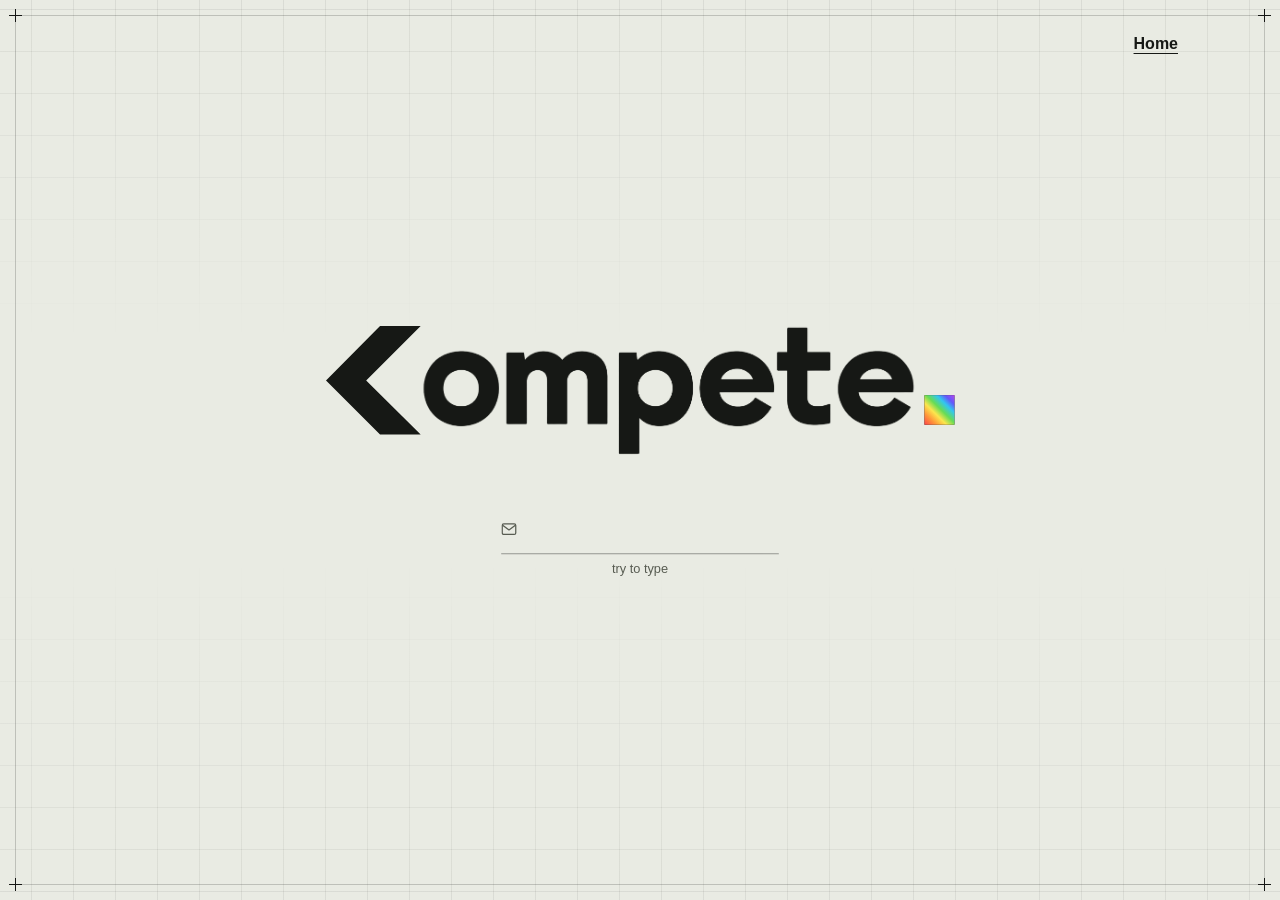
==== login.html @ 01e72778 "Add COMPETE homepage and separate login" ====
<!doctype html>
<html lang="it">
<head>
<meta charset="utf-8">
<meta name="viewport" content="width=device-width, initial-scale=1">
<meta name="theme-color" content="#e9ebe3">
<meta name="description" content="COMPETE">
<title>Login | COMPETE</title>
<link rel="stylesheet" href="compete.css">
</head>
<body>
<div class="background" aria-hidden="true"><i class="cross tl" aria-hidden="true"></i><i class="cross tr" aria-hidden="true"></i><i class="cross bl" aria-hidden="true"></i><i class="cross br" aria-hidden="true"></i></div>
<canvas class="glow" aria-hidden="true"></canvas>
<main class="shell" aria-label="COMPETE">
<div class="landing">
<a class="page-link" href="./">Home</a>
<div class="stage">
<button type="button" class="replay" aria-label="Rivedi l’animazione del logo" disabled>
<svg class="logo" viewBox="0 75 1600 415" role="img" aria-label="Logo COMPETE">
<defs><clipPath id="reveal"><rect id="window" x="329" y="145" width="1067" height="282"/></clipPath>
<linearGradient id="rainbow" class="animated-spectrum" x1="0%" y1="100%" x2="100%" y2="0%">
<stop offset="0%" stop-color="#fc4449"/>
<stop offset="20%" stop-color="#ff9839"/>
<stop offset="37%" stop-color="#fce64d"/>
<stop offset="53%" stop-color="#67dc54"/>
<stop offset="70%" stop-color="#32c7ef"/>
<stop offset="84%" stop-color="#6358fa"/>
<stop offset="100%" stop-color="#b348ee"/>
</linearGradient></defs>
<polygon id="left" points="120,264 237,146 325,146 207,264 325,381 237,381"/>
<image href="wordmark.png" x="329" y="146" width="1067" height="279" clip-path="url(#reveal)"/>
<polygon id="right" points="1416,296 1481,296 1481,328 1481,360 1416,360 1416,328"/>
<polygon id="rainbow-dot" fill="url(#rainbow)" points="1416,296 1481,296 1481,328 1481,360 1416,360 1416,328"/>
</svg>
</button>
</div>
<div class="login" role="group" aria-label="Accesso dimostrativo">
<label class="email-field">
<svg viewBox="0 0 24 24" aria-hidden="true"><rect x="3" y="5" width="18" height="14" rx="2"/><path d="m4 7 8 6 8-6"/></svg>
<input type="email" aria-label="E-mail" aria-describedby="email-hint" inputmode="email" autocomplete="off" autocapitalize="none" spellcheck="false">
</label>
<p id="email-hint" class="email-hint" lang="en">try to type</p>
</div>
</div>
</main>
<script src="compete.js" defer></script>
</body>
</html>
---- compete.css ----
:root{color-scheme:light;--paper:#e9ebe3;--ink:#161815;--line:#16181533;--frame-inset:15px}
*{box-sizing:border-box}
body{margin:0;background:var(--paper);color:var(--ink);font-family:Arial,Helvetica,sans-serif;-webkit-font-smoothing:antialiased}
.shell{position:relative}
.landing{position:relative;display:grid;align-content:center;width:min(calc(100% - 3rem),1100px);min-height:100svh;margin:auto;padding:24px 0 76px}
.stage{display:grid;place-items:center;min-height:clamp(104px,23vw,215px)}
.glow{position:fixed;inset:0;width:100%;height:100%;pointer-events:none}
.background{position:fixed;inset:0;pointer-events:none}
.background::before,.background::after{content:"";position:absolute;inset:0;pointer-events:none}
.background::before{background:linear-gradient(90deg,#16181512 1px,transparent 1px) center/42px 42px,linear-gradient(#16181512 1px,transparent 1px) center/42px 42px;mask-image:linear-gradient(180deg,#000,transparent 38%,transparent 62%,#000)}
.background::after{inset:var(--frame-inset);border:1px solid var(--line)}
.cross{position:absolute;width:13px;height:13px;background:linear-gradient(currentColor,currentColor) center/13px 1px no-repeat,linear-gradient(currentColor,currentColor) center/1px 13px no-repeat}
.tl{top:calc(var(--frame-inset) - 6px);left:calc(var(--frame-inset) - 6px)}.tr{top:calc(var(--frame-inset) - 6px);right:calc(var(--frame-inset) - 6px)}.bl{bottom:calc(var(--frame-inset) - 6px);left:calc(var(--frame-inset) - 6px)}.br{bottom:calc(var(--frame-inset) - 6px);right:calc(var(--frame-inset) - 6px)}
.replay{display:block;width:min(100%,900px);appearance:none;background:none;border:0;padding:0;color:inherit;cursor:pointer;touch-action:manipulation}
.replay:disabled{cursor:default}
.logo{display:block;width:100%;overflow:visible;fill:currentColor;pointer-events:none}
.login{width:min(100%,280px);margin:0 auto}
.login[inert]{pointer-events:none}
.email-field:focus-within{border-color:var(--ink)}
.login input{min-height:48px;border:0;background:none;color:var(--ink);font:inherit}
.email-field{display:flex;align-items:center;gap:9px;min-width:0;border-bottom:1px solid #16181566;transition:border-color 180ms ease}
.email-hint{margin:7px 0 0;color:#575b51;text-align:center;font-size:.8rem}
.email-field svg{width:18px;height:18px;flex:none;fill:none;stroke:#575b51;stroke-width:1.65;stroke-linecap:round;stroke-linejoin:round}
.login input{flex:1;min-width:0;padding:0 2px;outline:0}
button:focus-visible{outline:2px solid var(--ink);outline-offset:4px}
.scroll-hint{position:fixed;z-index:2;pointer-events:none;left:50%;bottom:max(24px,calc(env(safe-area-inset-bottom) + 12px));translate:-50% 0;display:flex;align-items:center;gap:8px;margin:0;color:var(--ink);font-size:.875rem;font-weight:600;white-space:nowrap}
.scroll-hint svg{width:19px;height:19px;fill:none;stroke:currentColor;stroke-width:1.6;stroke-linecap:round;stroke-linejoin:round}
.story{display:grid;grid-template-columns:minmax(0,1fr) auto minmax(0,1fr);align-items:center;align-content:center;column-gap:clamp(8px,3vw,42px);min-height:100svh;padding:34px clamp(22px,7vw,110px);overflow:hidden;perspective:1000px}
.story-half{display:grid;justify-items:center;align-content:start;gap:clamp(14px,3svh,36px);min-width:0;perspective:740px}
.story-half--rainbow{position:relative;isolation:isolate}
.story-halo{position:absolute;z-index:-1;left:calc(50% + min(24%,62px));top:50%;width:clamp(190px,47vw,580px);height:auto;overflow:visible;transform:translate(-72%,-50%);pointer-events:none;opacity:.84}
.story-mark{display:block;width:min(84%,220px);height:clamp(90px,40svh,420px);overflow:visible;fill:var(--ink);transform-origin:center}
.story-copy{width:clamp(135px,34vw,520px);margin:0;color:var(--ink)}
.story-copy svg{display:block;width:100%;height:auto}
.interlock{display:grid;justify-items:center;align-content:center;min-height:100svh;padding:26px 24px 72px}
.interlock-mark{display:block;width:min(100%,680px,106svh);height:auto;overflow:visible;color:var(--ink)}
.interlock-copy{fill:currentColor;font-size:24px;font-weight:700;letter-spacing:-.45px;text-anchor:middle;pointer-events:none}
@media(prefers-reduced-motion:no-preference){
  .story-halo{transition:opacity 520ms ease-out}
  #halo-particles circle{animation:particle-drift var(--life) linear var(--phase) infinite}
  .story[data-waiting] #halo-particles circle{animation-play-state:paused}
  .story[data-waiting] .story-halo{opacity:0}
  .story[data-waiting] .story-mark,.story[data-waiting] .story-copy{opacity:0}
  .animated-spectrum stop{animation:rainbow-flow 4.9s linear infinite}
  .animated-spectrum stop:nth-child(2){animation-delay:-.7s}
  .animated-spectrum stop:nth-child(3){animation-delay:-1.4s}
  .animated-spectrum stop:nth-child(4){animation-delay:-2.1s}
  .animated-spectrum stop:nth-child(5){animation-delay:-2.8s}
  .animated-spectrum stop:nth-child(6){animation-delay:-3.5s}
  .animated-spectrum stop:nth-child(7){animation-delay:-4.2s}
}
@keyframes particle-drift{
  0%{transform:translate(var(--from-x),var(--from-y));opacity:0}
  19%{opacity:var(--peak)}
  65%{opacity:var(--peak)}
  100%{transform:translate(var(--to-x),var(--to-y));opacity:0}
}
@keyframes rainbow-flow{
  0%,100%{stop-color:#fc4449}
  14.2857%{stop-color:#ff9839}
  28.5714%{stop-color:#fce64d}
  42.8571%{stop-color:#67dc54}
  57.1429%{stop-color:#32c7ef}
  71.4286%{stop-color:#6358fa}
  85.7143%{stop-color:#b348ee}
}
@media(max-width:650px){:root{--frame-inset:12px}}
@media(pointer:coarse){
body.editing .landing{position:fixed;z-index:3;top:var(--keyboard-top);left:0;right:0;height:var(--keyboard-height);min-height:0;padding:8px 0;align-content:center}
body.editing .stage{min-height:0}
body.editing .page-link{visibility:hidden}
body.editing .shell::before{content:"";display:block;height:100svh}
}

.interlock[hidden]{display:none}
.page-link{position:absolute;top:max(22px,env(safe-area-inset-top));right:0;display:grid;place-items:center;min-height:44px;padding:0 12px;color:inherit;font-weight:600;text-underline-offset:.25em}
.page-link:focus-visible{outline:2px solid var(--ink);outline-offset:3px}
.home-hero .stage{min-height:0}
.tagline{margin:0;text-align:center;font-size:clamp(1rem,3vw,1.625rem);font-weight:600;letter-spacing:-.025em;line-height:1.25}
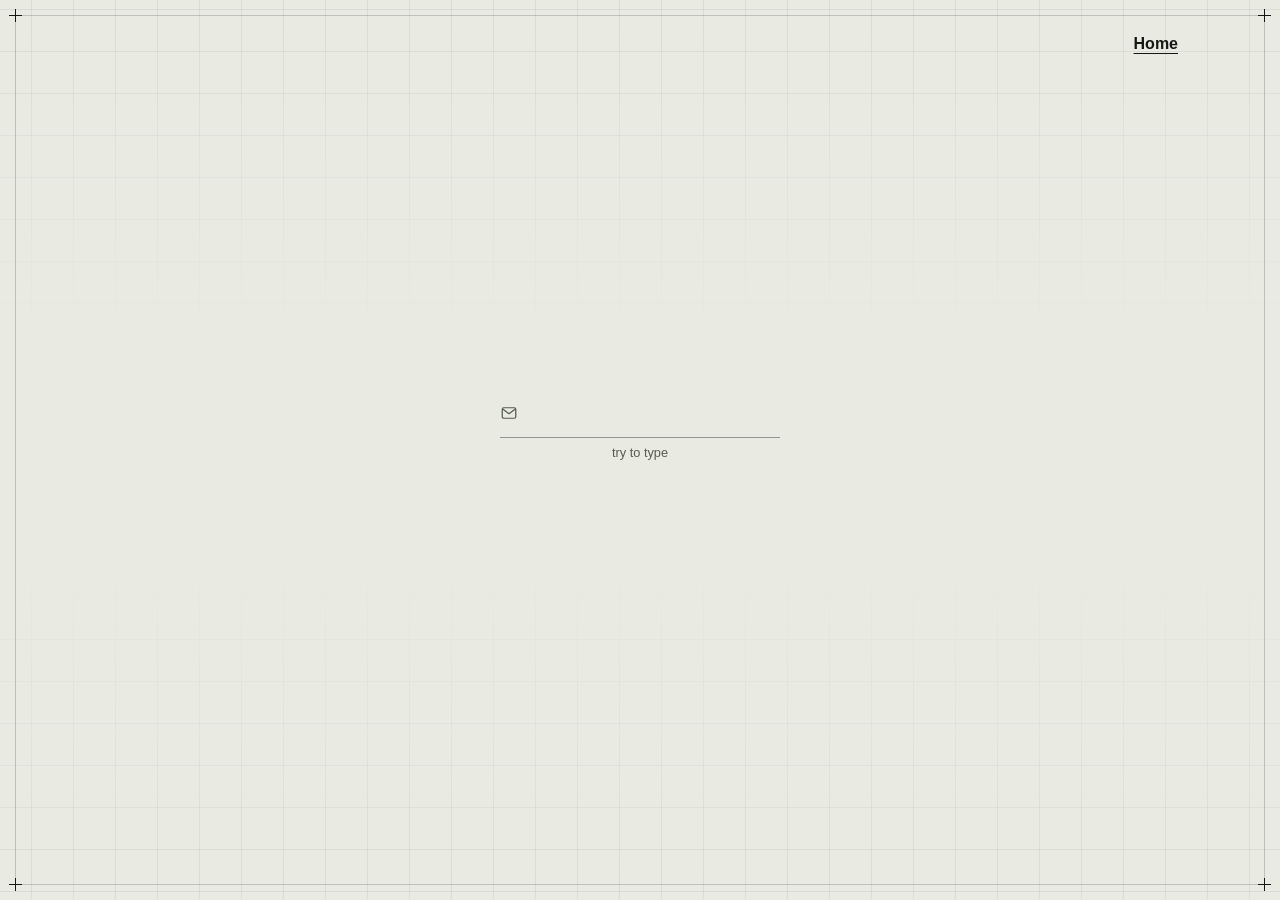
==== commit e1dfee13: "Open login directly without the animated logo" ====
--- a/login.html
+++ b/login.html
@@ -10,30 +10,9 @@
 </head>
 <body>
 <div class="background" aria-hidden="true"><i class="cross tl" aria-hidden="true"></i><i class="cross tr" aria-hidden="true"></i><i class="cross bl" aria-hidden="true"></i><i class="cross br" aria-hidden="true"></i></div>
-<canvas class="glow" aria-hidden="true"></canvas>
 <main class="shell" aria-label="COMPETE">
 <div class="landing">
 <a class="page-link" href="./">Home</a>
-<div class="stage">
-<button type="button" class="replay" aria-label="Rivedi l’animazione del logo" disabled>
-<svg class="logo" viewBox="0 75 1600 415" role="img" aria-label="Logo COMPETE">
-<defs><clipPath id="reveal"><rect id="window" x="329" y="145" width="1067" height="282"/></clipPath>
-<linearGradient id="rainbow" class="animated-spectrum" x1="0%" y1="100%" x2="100%" y2="0%">
-<stop offset="0%" stop-color="#fc4449"/>
-<stop offset="20%" stop-color="#ff9839"/>
-<stop offset="37%" stop-color="#fce64d"/>
-<stop offset="53%" stop-color="#67dc54"/>
-<stop offset="70%" stop-color="#32c7ef"/>
-<stop offset="84%" stop-color="#6358fa"/>
-<stop offset="100%" stop-color="#b348ee"/>
-</linearGradient></defs>
-<polygon id="left" points="120,264 237,146 325,146 207,264 325,381 237,381"/>
-<image href="wordmark.png" x="329" y="146" width="1067" height="279" clip-path="url(#reveal)"/>
-<polygon id="right" points="1416,296 1481,296 1481,328 1481,360 1416,360 1416,328"/>
-<polygon id="rainbow-dot" fill="url(#rainbow)" points="1416,296 1481,296 1481,328 1481,360 1416,360 1416,328"/>
-</svg>
-</button>
-</div>
 <div class="login" role="group" aria-label="Accesso dimostrativo">
 <label class="email-field">
 <svg viewBox="0 0 24 24" aria-hidden="true"><rect x="3" y="5" width="18" height="14" rx="2"/><path d="m4 7 8 6 8-6"/></svg>
@@ -43,6 +22,5 @@
 </div>
 </div>
 </main>
-<script src="compete.js" defer></script>
 </body>
 </html>
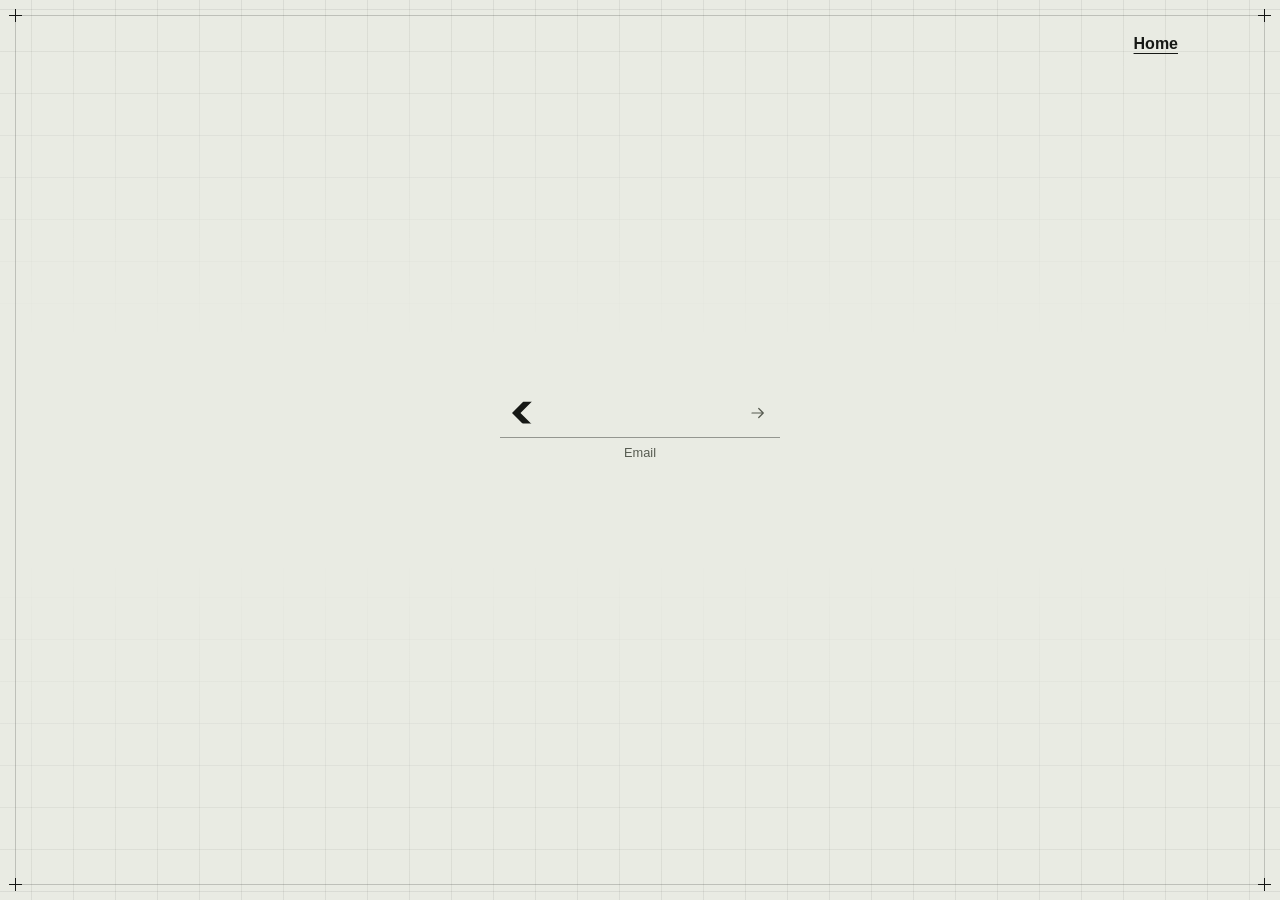
==== commit b82c1757: "Add two-step demo login and restore the Compete impact wave" ====
--- a/login.html
+++ b/login.html
@@ -7,20 +7,139 @@
 <meta name="description" content="COMPETE">
 <title>Login | COMPETE</title>
 <link rel="stylesheet" href="compete.css">
+<style>
+.entry-logo,.entry-rule{display:none;pointer-events:none;position:fixed;z-index:1}
+.entering .entry-logo,.entering .entry-rule{display:block}
+.entry-rule{height:1px;background:#16181566;transform-origin:0 50%}
+.entering .email-field{border-bottom-color:transparent}
+.entering .entry-logo{overflow:visible}
+
+.login .email-field{position:relative;height:50px;padding-inline:44px}
+.email-field .field-mark{position:absolute;top:50%;transform:translateY(-50%);width:calc(20px + var(--join,0)*20px);height:auto;pointer-events:none;fill:currentColor;stroke:none}
+.email-field .mark-left{left:calc(12px + var(--join,0)*(50% - 53px))}
+.email-field .mark-right{right:calc(12px + var(--join,0)*(50% - 53px));opacity:0}
+.send-step{position:absolute;right:0;top:0;width:44px;height:100%;display:grid;place-items:center;border:0;background:transparent;color:inherit;cursor:pointer;padding:0}
+.send-step:focus-visible{outline:2px solid currentColor;outline-offset:-2px}
+.login[data-preview] .mark-right,.login[data-step="password"] .mark-right,.login[data-step="done"] .mark-right{opacity:1}
+.login[data-preview] .send-step svg,.login[data-step="password"] .send-step svg{opacity:0}
+.login[data-step="done"] .email-field{border-color:transparent}
+.login[data-step="done"] .email-hint{visibility:hidden}
+.sr-only{position:absolute;width:1px;height:1px;overflow:hidden;clip-path:inset(50%);white-space:nowrap}
+.login [hidden]{display:none}
+@media(prefers-reduced-motion:no-preference){.mark-right,.send-step svg{transition:opacity 160ms ease-out}}
+</style>
+<script>
+let loginOrigin;
+try {
+  const entry = JSON.parse(sessionStorage.getItem('compete-login-entry'));
+  sessionStorage.removeItem('compete-login-entry');
+  if (entry && Date.now()-entry.time < 15000 && entry.width > 0 &&
+      !matchMedia('(prefers-reduced-motion: reduce)').matches && Element.prototype.animate) {
+    loginOrigin = entry;
+    document.documentElement.classList.add('entering');
+  }
+} catch {}
+</script>
 </head>
 <body>
 <div class="background" aria-hidden="true"><i class="cross tl" aria-hidden="true"></i><i class="cross tr" aria-hidden="true"></i><i class="cross bl" aria-hidden="true"></i><i class="cross br" aria-hidden="true"></i></div>
+<canvas class="glow" aria-hidden="true"></canvas>
 <main class="shell" aria-label="COMPETE">
 <div class="landing">
 <a class="page-link" href="./">Home</a>
-<div class="login" role="group" aria-label="Accesso dimostrativo">
-<label class="email-field">
-<svg viewBox="0 0 24 24" aria-hidden="true"><rect x="3" y="5" width="18" height="14" rx="2"/><path d="m4 7 8 6 8-6"/></svg>
-<input type="email" aria-label="E-mail" aria-describedby="email-hint" inputmode="email" autocomplete="off" autocapitalize="none" spellcheck="false">
-</label>
-<p id="email-hint" class="email-hint" lang="en">try to type</p>
+<form class="login" data-step="email" novalidate aria-label="Accesso dimostrativo" autocomplete="off">
+<div class="email-field">
+<svg class="field-mark mark-left" viewBox="0 0 205 235" aria-hidden="true"><path d="M0 118 117 0h88L87 118l118 117h-88Z"/></svg>
+<input id="demo-email" type="text" inputmode="email" enterkeyhint="next" autocapitalize="none" autocomplete="off" spellcheck="false" aria-labelledby="step-label">
+<input id="demo-password" type="password" enterkeyhint="go" autocomplete="off" aria-labelledby="step-label" hidden disabled>
+<svg class="field-mark mark-right" viewBox="0 0 205 235" aria-hidden="true"><defs><linearGradient class="animated-spectrum" id="field-spectrum" x1="0%" y1="100%" x2="100%" y2="0%">
+<stop offset="0%" stop-color="#fc4449"/>
+<stop offset="20%" stop-color="#ff9839"/>
+<stop offset="37%" stop-color="#fce64d"/>
+<stop offset="53%" stop-color="#67dc54"/>
+<stop offset="70%" stop-color="#32c7ef"/>
+<stop offset="84%" stop-color="#6358fa"/>
+<stop offset="100%" stop-color="#b348ee"/>
+</linearGradient></defs><path fill="url(#field-spectrum)" d="M0 0h88l117 118-117 117H0l118-117Z"/></svg>
+<button class="send-step" type="submit" aria-label="Continua"><svg viewBox="0 0 24 24" aria-hidden="true"><path d="M4 12h15m-6-6 6 6-6 6"/></svg></button>
 </div>
+<p id="step-label" class="email-hint" lang="en">Email</p>
+<span class="sr-only" role="status" aria-live="polite"></span>
+</form>
 </div>
 </main>
+<template id="entry-art"><svg class="logo entry-logo" viewBox="120 146 1361 280" aria-hidden="true">
+<defs>
+<linearGradient class="animated-spectrum" id="rainbow" x1="0%" y1="100%" x2="100%" y2="0%">
+<stop offset="0%" stop-color="#fc4449"/>
+<stop offset="20%" stop-color="#ff9839"/>
+<stop offset="37%" stop-color="#fce64d"/>
+<stop offset="53%" stop-color="#67dc54"/>
+<stop offset="70%" stop-color="#32c7ef"/>
+<stop offset="84%" stop-color="#6358fa"/>
+<stop offset="100%" stop-color="#b348ee"/>
+</linearGradient></defs>
+<polygon id="left" points="120,264 237,146 325,146 207,264 325,381 237,381"/>
+<image href="wordmark.png" x="329" y="146" width="1067" height="279"/>
+<polygon id="rainbow-dot" fill="url(#rainbow)" points="1416,296 1481,296 1481,328 1481,360 1416,360 1416,328"/>
+</svg></template>
+<script>
+if (loginOrigin) {
+  const root = document.documentElement;
+  const art = document.querySelector('#entry-art').content.firstElementChild.cloneNode(true);
+  const rule = document.createElement('span');
+  rule.className = 'entry-rule';
+  rule.setAttribute('aria-hidden','true');
+  Object.assign(art.style, {left:loginOrigin.x+'px', top:loginOrigin.y+'px', width:loginOrigin.width+'px'});
+  document.body.append(art, rule);
+  const animations = [];
+  function finish() {
+    root.classList.remove('entering');
+    animations.forEach(animation => animation.cancel());
+    art.remove();
+    rule.remove();
+    window.removeEventListener('pagehide', finish);
+    window.removeEventListener('resize', finish);
+  }
+  function play(element, frames, duration, delay=0) {
+    const animation = element.animate(frames, {duration, delay, fill:'both', easing:'cubic-bezier(.4,0,.2,1)'});
+    animations.push(animation);
+    return animation;
+  }
+  try {
+    const field = document.querySelector('.email-field');
+    const box = field.getBoundingClientRect();
+    const icon = field.querySelector('svg').getBoundingClientRect();
+    const dot = art.querySelector('#rainbow-dot').getBoundingClientRect();
+    const chevron = art.querySelector('#left');
+    const unitsPerPixel = 1361 / art.getBoundingClientRect().width;
+    const word = art.querySelector('image');
+    const mark = art.querySelector('#rainbow-dot');
+    // Collapse the word onto the field chevron, then stretch the square into the input baseline.
+    for (const piece of [chevron,word]) {
+      const r = piece.getBoundingClientRect();
+      const dx = (icon.x+icon.width/2-r.x-r.width/2)*unitsPerPixel;
+      const dy = (icon.y+icon.height/2-r.y-r.height/2)*unitsPerPixel;
+      piece.style.transformBox = 'fill-box';
+      piece.style.transformOrigin = 'center';
+      const scale = piece === chevron ? icon.width/r.width : .08;
+      play(piece,[{transform:'none',opacity:1},{transform:'translate('+dx+'px,'+dy+'px) scale('+scale+')',opacity:0}],piece === chevron ? 640 : 490);
+    }
+    Object.assign(rule.style,{left:box.left+'px',top:(box.bottom-1)+'px',width:box.width+'px'});
+    const dx = dot.left-box.left, dy = dot.top+dot.height/2-(box.bottom-.5);
+    play(rule,[{transform:'translate('+dx+'px,'+dy+'px) scale('+dot.width/box.width+','+dot.height+')',opacity:0},
+      {opacity:.9,offset:.28},{transform:'none',opacity:1}],720);
+    play(mark,[{opacity:1},{opacity:0}],230);
+    play(document.querySelector('.background'),[{clipPath:'inset(48% 44%)',opacity:0},{clipPath:'inset(0% 0%)',opacity:1}],740);
+    for (const el of [field.querySelector('svg'),document.querySelector('.send-step'),document.querySelector('.email-hint'),document.querySelector('.page-link')]) {
+      play(el,[{opacity:0},{opacity:1}],240,470);
+    }
+    window.addEventListener('pagehide',finish,{once:true});
+    window.addEventListener('resize',finish,{once:true});
+    Promise.all(animations.map(animation=>animation.finished)).then(finish,()=>{});
+  } catch { finish(); }
+}
+</script>
+<script src="login-demo.js"></script>
 </body>
 </html>
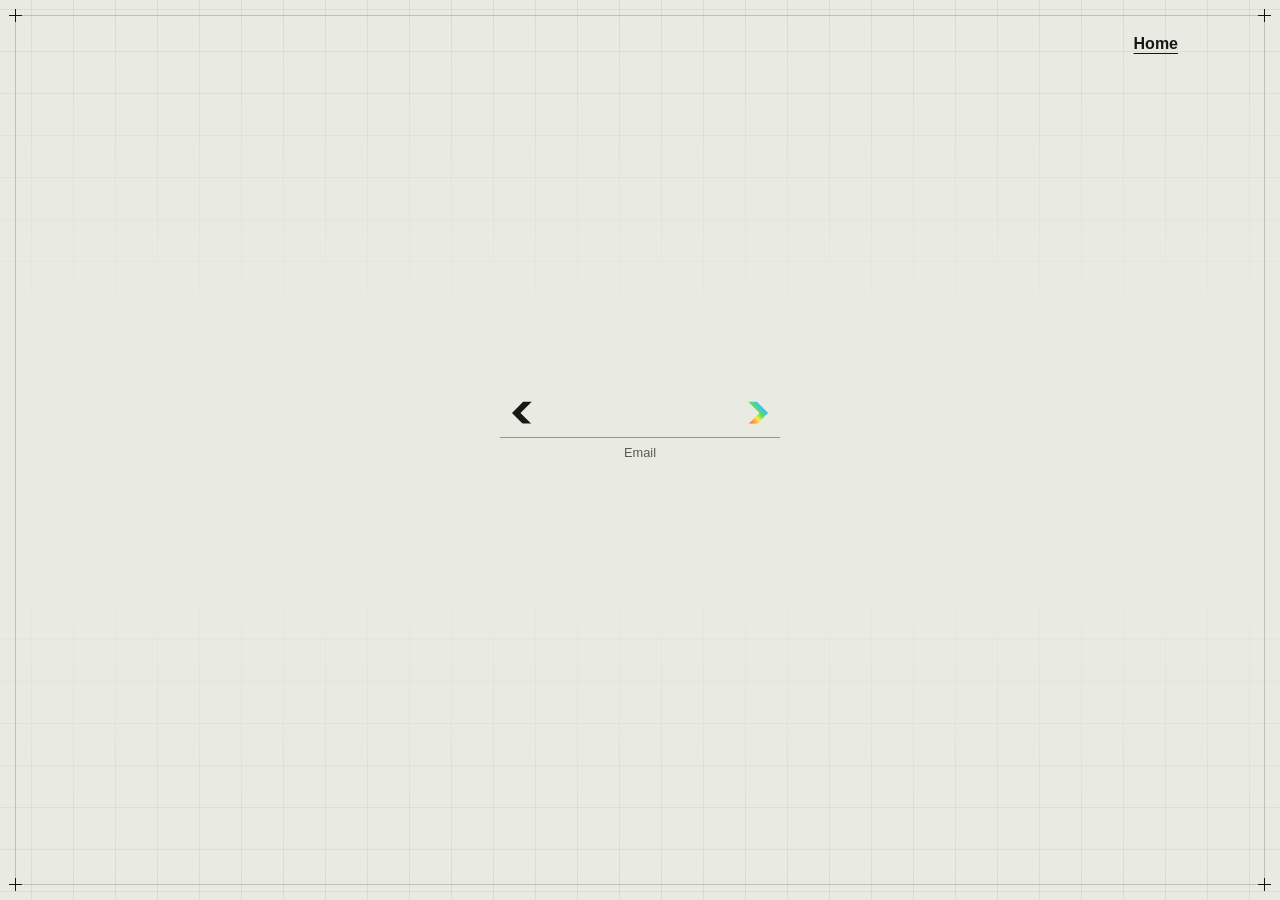
==== commit 479ad782: "Keep the login chevron visible and enable email-step navigation" ====
--- a/login.html
+++ b/login.html
@@ -13,20 +13,21 @@
 .entry-rule{height:1px;background:#16181566;transform-origin:0 50%}
 .entering .email-field{border-bottom-color:transparent}
 .entering .entry-logo{overflow:visible}
+.entering .mark-left{z-index:2}
+.field-home{position:absolute;left:0;top:0;width:44px;height:100%;z-index:3}
+.field-home:focus-visible{outline:2px solid currentColor;outline-offset:-2px}
+.login:not([data-step="email"]) .field-home{display:none}
 
 .login .email-field{position:relative;height:50px;padding-inline:44px}
 .email-field .field-mark{position:absolute;top:50%;transform:translateY(-50%);width:calc(20px + var(--join,0)*20px);height:auto;pointer-events:none;fill:currentColor;stroke:none}
 .email-field .mark-left{left:calc(12px + var(--join,0)*(50% - 53px))}
-.email-field .mark-right{right:calc(12px + var(--join,0)*(50% - 53px));opacity:0}
+.email-field .mark-right{right:calc(12px + var(--join,0)*(50% - 53px))}
 .send-step{position:absolute;right:0;top:0;width:44px;height:100%;display:grid;place-items:center;border:0;background:transparent;color:inherit;cursor:pointer;padding:0}
 .send-step:focus-visible{outline:2px solid currentColor;outline-offset:-2px}
-.login[data-preview] .mark-right,.login[data-step="password"] .mark-right,.login[data-step="done"] .mark-right{opacity:1}
-.login[data-preview] .send-step svg,.login[data-step="password"] .send-step svg{opacity:0}
 .login[data-step="done"] .email-field{border-color:transparent}
 .login[data-step="done"] .email-hint{visibility:hidden}
 .sr-only{position:absolute;width:1px;height:1px;overflow:hidden;clip-path:inset(50%);white-space:nowrap}
 .login [hidden]{display:none}
-@media(prefers-reduced-motion:no-preference){.mark-right,.send-step svg{transition:opacity 160ms ease-out}}
 </style>
 <script>
 let loginOrigin;
@@ -50,6 +51,7 @@
 <form class="login" data-step="email" novalidate aria-label="Accesso dimostrativo" autocomplete="off">
 <div class="email-field">
 <svg class="field-mark mark-left" viewBox="0 0 205 235" aria-hidden="true"><path d="M0 118 117 0h88L87 118l118 117h-88Z"/></svg>
+<a href="./" class="field-home" aria-label="Torna alla homepage"></a>
 <input id="demo-email" type="text" inputmode="email" enterkeyhint="next" autocapitalize="none" autocomplete="off" spellcheck="false" aria-labelledby="step-label">
 <input id="demo-password" type="password" enterkeyhint="go" autocomplete="off" aria-labelledby="step-label" hidden disabled>
 <svg class="field-mark mark-right" viewBox="0 0 205 235" aria-hidden="true"><defs><linearGradient class="animated-spectrum" id="field-spectrum" x1="0%" y1="100%" x2="100%" y2="0%">
@@ -61,7 +63,7 @@
 <stop offset="84%" stop-color="#6358fa"/>
 <stop offset="100%" stop-color="#b348ee"/>
 </linearGradient></defs><path fill="url(#field-spectrum)" d="M0 0h88l117 118-117 117H0l118-117Z"/></svg>
-<button class="send-step" type="submit" aria-label="Continua"><svg viewBox="0 0 24 24" aria-hidden="true"><path d="M4 12h15m-6-6 6 6-6 6"/></svg></button>
+<button class="send-step" type="submit" aria-label="Continua"></button>
 </div>
 <p id="step-label" class="email-hint" lang="en">Email</p>
 <span class="sr-only" role="status" aria-live="polite"></span>
@@ -99,7 +101,6 @@
     art.remove();
     rule.remove();
     window.removeEventListener('pagehide', finish);
-    window.removeEventListener('resize', finish);
   }
   function play(element, frames, duration, delay=0) {
     const animation = element.animate(frames, {duration, delay, fill:'both', easing:'cubic-bezier(.4,0,.2,1)'});
@@ -109,33 +110,39 @@
   try {
     const field = document.querySelector('.email-field');
     const box = field.getBoundingClientRect();
-    const icon = field.querySelector('svg').getBoundingClientRect();
+    const fieldChevron = field.querySelector('.mark-left');
+    const icon = fieldChevron.getBoundingClientRect();
     const dot = art.querySelector('#rainbow-dot').getBoundingClientRect();
     const chevron = art.querySelector('#left');
     const unitsPerPixel = 1361 / art.getBoundingClientRect().width;
     const word = art.querySelector('image');
     const mark = art.querySelector('#rainbow-dot');
-    // Collapse the word onto the field chevron, then stretch the square into the input baseline.
-    for (const piece of [chevron,word]) {
-      const r = piece.getBoundingClientRect();
-      const dx = (icon.x+icon.width/2-r.x-r.width/2)*unitsPerPixel;
-      const dy = (icon.y+icon.height/2-r.y-r.height/2)*unitsPerPixel;
-      piece.style.transformBox = 'fill-box';
-      piece.style.transformOrigin = 'center';
-      const scale = piece === chevron ? icon.width/r.width : .08;
-      play(piece,[{transform:'none',opacity:1},{transform:'translate('+dx+'px,'+dy+'px) scale('+scale+')',opacity:0}],piece === chevron ? 640 : 490);
-    }
+    // Move the actual field glyph from the logo's position, keeping its fill solid.
+    const from = chevron.getBoundingClientRect();
+    const dxIcon = from.left + from.width/2 - icon.left - icon.width/2;
+    const dyIcon = from.top + from.height/2 - icon.top - icon.height/2;
+    chevron.remove();
+    play(fieldChevron, [
+      {transform:'translateY(-50%) translate('+dxIcon+'px,'+dyIcon+'px) scale('+from.width/icon.width+')'},
+      {transform:'translateY(-50%)'}
+    ], 680);
+
+    const r = word.getBoundingClientRect();
+    const wordX = (icon.left + icon.width/2 - r.left - r.width/2) * unitsPerPixel;
+    const wordY = (icon.top + icon.height/2 - r.top - r.height/2) * unitsPerPixel;
+    word.style.transformBox = 'fill-box';
+    word.style.transformOrigin = 'center';
+    play(word,[{transform:'none',opacity:1},{transform:'translate('+wordX+'px,'+wordY+'px) scale(.08)',opacity:0}],490);
     Object.assign(rule.style,{left:box.left+'px',top:(box.bottom-1)+'px',width:box.width+'px'});
     const dx = dot.left-box.left, dy = dot.top+dot.height/2-(box.bottom-.5);
     play(rule,[{transform:'translate('+dx+'px,'+dy+'px) scale('+dot.width/box.width+','+dot.height+')',opacity:0},
       {opacity:.9,offset:.28},{transform:'none',opacity:1}],720);
     play(mark,[{opacity:1},{opacity:0}],230);
     play(document.querySelector('.background'),[{clipPath:'inset(48% 44%)',opacity:0},{clipPath:'inset(0% 0%)',opacity:1}],740);
-    for (const el of [field.querySelector('svg'),document.querySelector('.send-step'),document.querySelector('.email-hint'),document.querySelector('.page-link')]) {
+    for (const el of [field.querySelector('.mark-right'),document.querySelector('.email-hint'),document.querySelector('.page-link')]) {
       play(el,[{opacity:0},{opacity:1}],240,470);
     }
     window.addEventListener('pagehide',finish,{once:true});
-    window.addEventListener('resize',finish,{once:true});
     Promise.all(animations.map(animation=>animation.finished)).then(finish,()=>{});
   } catch { finish(); }
 }
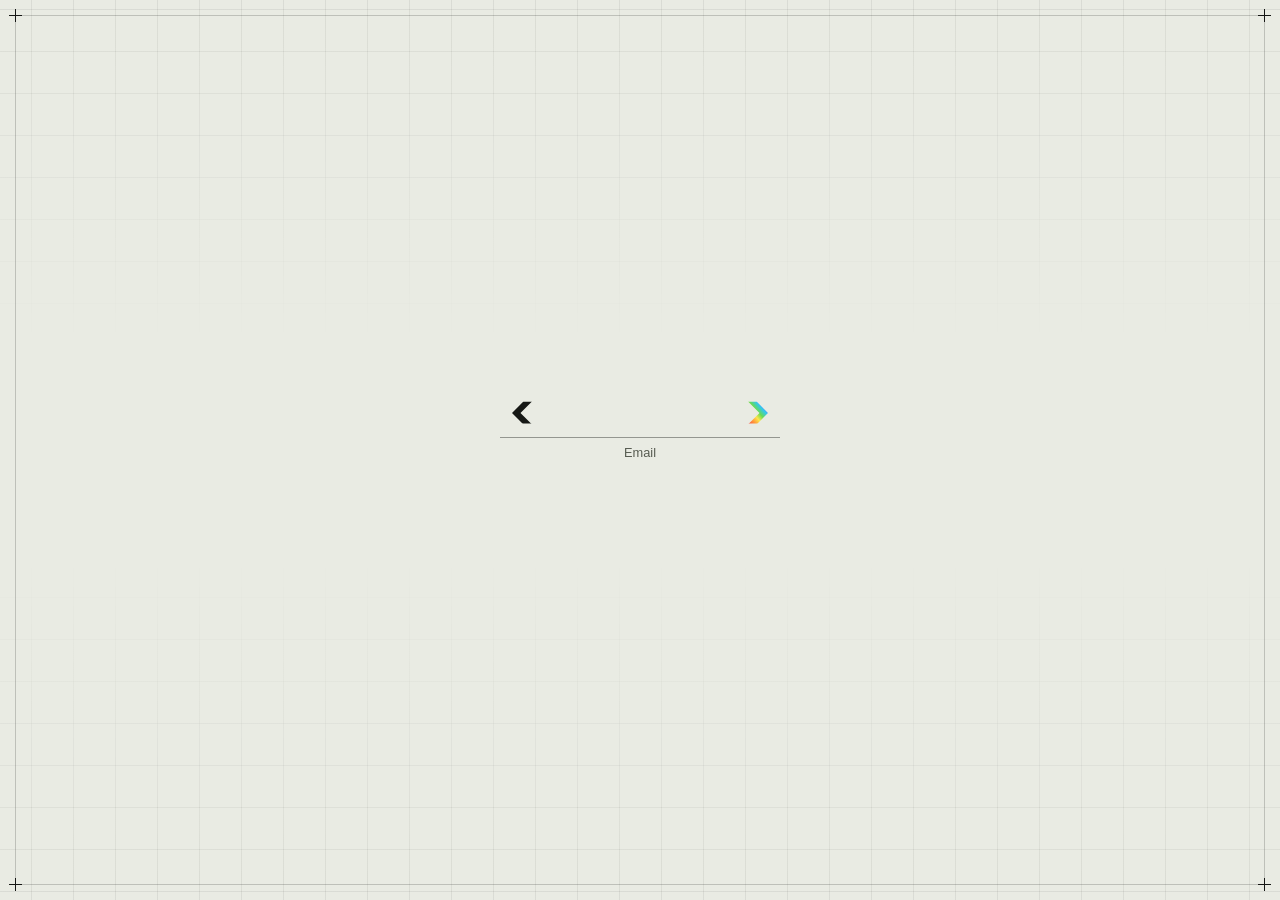
==== commit 1682c575: "Remove the top-right Home link from Login" ====
--- a/login.html
+++ b/login.html
@@ -47,7 +47,6 @@
 <canvas class="glow" aria-hidden="true"></canvas>
 <main class="shell" aria-label="COMPETE">
 <div class="landing">
-<a class="page-link" href="./">Home</a>
 <form class="login" data-step="email" novalidate aria-label="Accesso dimostrativo" autocomplete="off">
 <div class="email-field">
 <svg class="field-mark mark-left" viewBox="0 0 205 235" aria-hidden="true"><path d="M0 118 117 0h88L87 118l118 117h-88Z"/></svg>
@@ -139,7 +138,7 @@
       {opacity:.9,offset:.28},{transform:'none',opacity:1}],720);
     play(mark,[{opacity:1},{opacity:0}],230);
     play(document.querySelector('.background'),[{clipPath:'inset(48% 44%)',opacity:0},{clipPath:'inset(0% 0%)',opacity:1}],740);
-    for (const el of [field.querySelector('.mark-right'),document.querySelector('.email-hint'),document.querySelector('.page-link')]) {
+    for (const el of [field.querySelector('.mark-right'),document.querySelector('.email-hint')]) {
       play(el,[{opacity:0},{opacity:1}],240,470);
     }
     window.addEventListener('pagehide',finish,{once:true});
